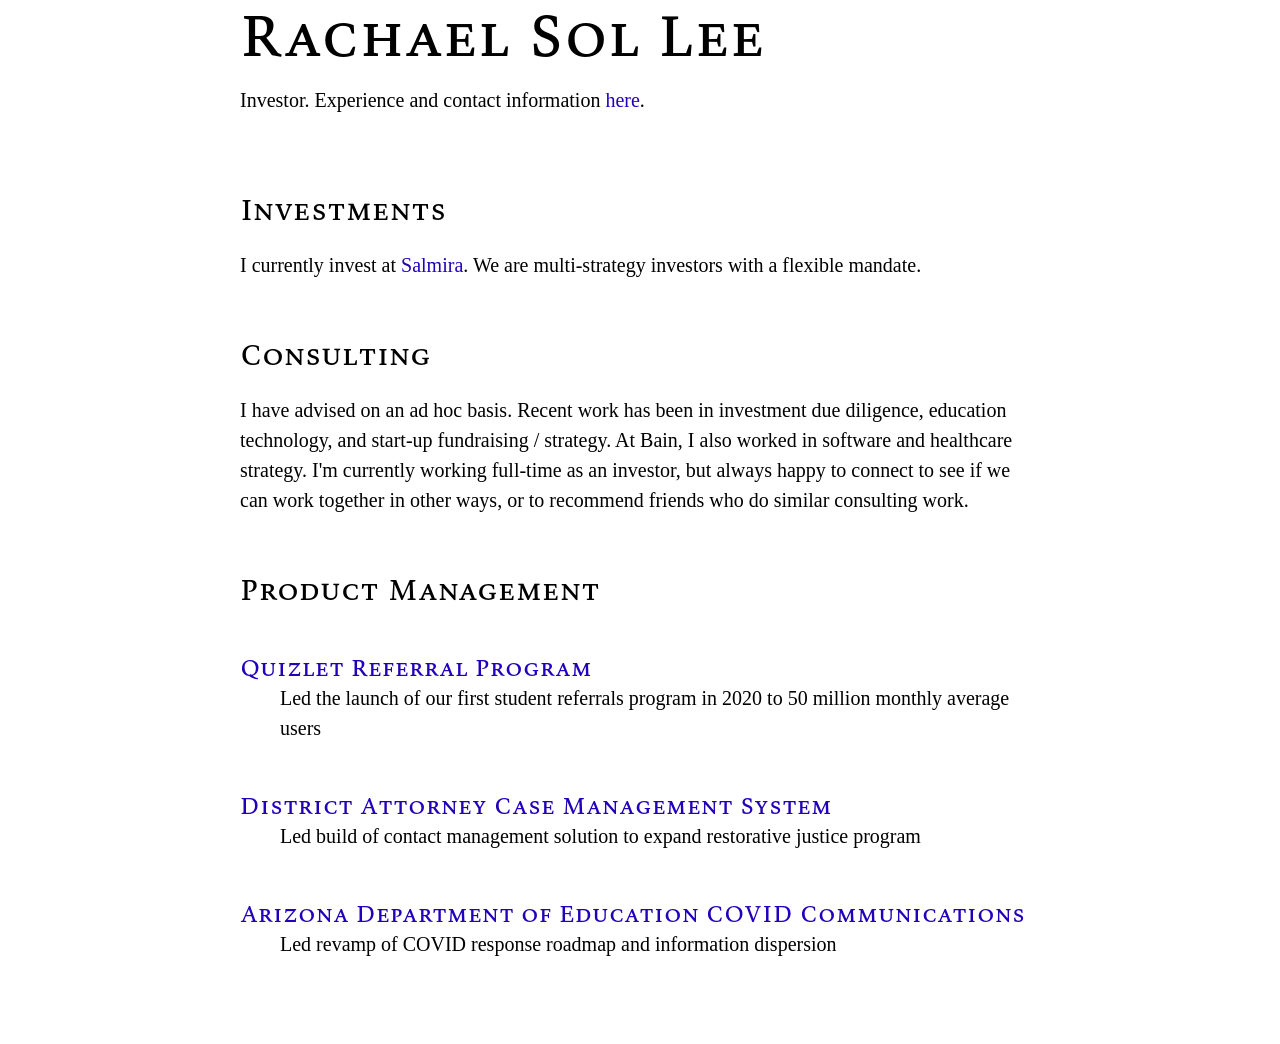
==== index.html @ f937b591 "Update index.html" ====
<!doctype html>
<html lang="en">
<head>
<meta charset="utf-8">
<title>Rachael Sol Lee</title>
<meta name="description" content="Somewhere someone is traveling furiously toward you.">
<meta name="viewport" content="width=device-width, initial-scale=1">
<link rel="stylesheet" href="/style4.css">
<link rel="alternate" type="application/atom+xml" href="/en.atom">
<link rel="apple-touch-icon" sizes="180x180" href="/apple-touch-icon.png">
<link rel="icon" type="image/png" sizes="32x32" href="/favicon-32x32.png">
<link rel="icon" type="image/png" sizes="16x16" href="/favicon-16x16.png">
<link rel="manifest" href="/site.webmanifest">
</head>
<body id="home">
<header id="masthead"><a href="/" title="Rachael Sol Lee">Rachael Sol Lee</a></header>
<main>
<section id=aboutme>

<p>
  Investor. Experience and contact information <a href="https://www.linkedin.com/in/leerac/">here</a>.
</p>
</section>

<section id=portfolio>
<h2>Investments</h2>
<p>I currently invest at <a href="https://salmiraif.com/">Salmira</a>. We are multi-strategy investors with a flexible mandate.</p>

<h2>Consulting</h2>
<p>I have advised on an ad hoc basis. Recent work has been in investment due diligence, education technology, and start-up fundraising / strategy. 
  At Bain, I also worked in software and healthcare strategy. 
  I'm currently working full-time as an investor, but always happy to connect to see if we can work together in other ways, or to recommend friends who do similar consulting work.
  </p>
  
<h2>Product Management</h2>
<dl>
  <dt><a href="https://quizlet.com/">Quizlet Referral Program</a></dt>
  <dd>Led the launch of our first student referrals program in 2020 to 50 million monthly average users</dd>
  <dt><a href="https://www.usdigitalresponse.org/case-studies/modernizing-the-neighborhood-court">District Attorney Case Management System</a></dt>
  <dd>Led build of contact management solution to expand restorative justice program</dd>
  <dt><a href="https://www.azed.gov/sites/default/files/media/ROADMAP%20FOR%20REOPENING%20SCHOOLS-091820.pdf">Arizona Department of Education COVID Communications</a></dt>
  <dd>Led revamp of COVID response roadmap and information dispersion</dd>
</dl>
</section>

</main></body></html>
---- style4.css ----
@font-face {
	font-family:valkyrie_c4;
	src:url([data-uri]) format("woff");
	font-style: normal;
}
body{
	max-width:40em;
	margin:0 auto;
	padding:5px;
	font-family:Georgia,serif;
	font-size:20px;
	line-height:30px;
	background-color:#fff;
	color:#000
}
header#masthead,h1,h2,h3,dt,small,.small,dl#tweetlist dt,footer,label,#commentlist ol li cite,div.blogparent,input[type="submit"],figcaption{
	font-family:valkyrie_c4;
	font-weight:normal;
	font-style:normal
}
span.url {
	font-family:Georgia,serif;
}
small,.small,footer,dl#tweetlist dt,figcaption{
	font-size:0.8em;
	color:#666
}
h1,h2,h3,label,header#masthead{
	line-height:1em
}
h1 {
	font-size:2em
}
h2 a{
	color:#000;
	text-decoration: underline
}
h2,h3{
	margin-top:2em
}
h3{
	font-size:2em
}
a{
	text-decoration:none;
	color:#20b;
	overflow-wrap:break-word;
	word-wrap:break-word
}
a:visited{
	color:#606
}
a:hover{
	text-decoration:underline
}
dt{
	margin-top:2em;
	font-size:1.2em
}
li,dd{
	margin-bottom:1em
}
figure{
	margin:0
}
blockquote{
	margin:2em;
	color:#444
}
pre{
	overflow-x:auto;
	color:#fff;
	background-color:#333;
	padding:0.25em;
	line-height:1
}
code{
	font-size:0.8em
}
img,iframe,audio{
	max-width:100%;
	display:block
}
img{
	height:auto
}
input[type="text"],input[type="password"],input[type="email"],select,textarea{
	padding:0.5em 0.6em;
	display:block;
	border:1px solid #ccc;
	box-shadow:inset 0 1px 3px #ddd;
	border-radius:4px;
	vertical-align:middle;
	-webkit-box-sizing:border-box;
	-moz-box-sizing:border-box;
	box-sizing:border-box;
	max-width:99%
}
input[type="text"]:focus,input[type="password"]:focus,input[type="email"]:focus,select:focus,textarea:focus{
	outline:0;
	border-color:#129FEA
}
input[type="submit"]{
	padding:5px;
	font-size:1em;
	background:#000;
	color:#fff;
	font-weight:bold
}
form.inlineform input{
	display:inline
}
select{
	height:2.25em;
	border:1px solid #ccc;
	background-color:#fff
}
label{
	margin:0.5em 0 0.2em
}
section{
	margin-bottom:4em
}
header#masthead{
	margin-bottom:1em
	margin:0
}
header#masthead a{
	color:#000
}
body#home main h2 small{
	margin-left:2em
}
body#home main ul{
	padding-left:0
}
body#home main ul li{
	list-style-type:none
}
body#home main section#photos img{
	display:inline
}
div.blogparent{
	font-size:1.2em;
	margin:1em 0 -0.5em 0
}
body#oneblog main article header h1{
	margin-bottom:0
}
div#comments ol{
	padding-left:2em
}
div#comments li{
	margin-bottom:2em
}
div#comments li p{
	overflow-wrap:break-word;
	word-wrap:break-word
}
.response{
	display:block;
	margin-left:1em;
	padding:4px;
	background-color:#ffc;
	border:1px solid #000;
	font-family:sans-serif;
	font-size:14px
}
body#book figure img,body#booklist figure img{
	float:left;
	margin-right:2em
}
body#booklist div.abook{
	margin:0 0 8em 0
}
body#interview header h2 a {
	color: #009;
	text-decoration: underline
}
cite {
	color: #666
}
div.presentation_summary{
	margin-bottom:6em
}
@media screen and (max-width: 440px){
	header#masthead {
		font-size:2em
	}
	div.presentation_summary img{
		display:block
	}
}
@media screen and (min-width: 440px){
	header#masthead {
		font-size:3em
	}
	div.presentation_summary img{
		float:right
	}
}
@media(prefers-color-scheme:dark){
	body, blockquote {
		background-color:#000;
		color:#ccc
	}
	a{
		color:#88f
	}
	a:visited{
		color:#aaf
	}
	.response{
		background-color:#444
	}
	h1,h1 a,h2,h2 a,h3,h3 a, header#masthead a{
		color:#080
	}
}
ul#reviews {
	margin: 0;
	padding: 0
}
ul#reviews li {
	list-style-type: none
}
ul#reviews li blockquote {
	margin: 1em 0 3em 0
}
ul#reviews li blockquote cite {
	display: block;
	margin-top: 1em
}
#mybooks img { float: left; margin-bottom: 2em; margin-right: 0.5em }
#mybooks h3 { margin-top: 0 }
#mybooks br { clear: both }

body#fp dl {
	width: 100%;
	overflow: hidden;
	padding: 0;
	margin: 0
}
body#fp dt {
	font-family:sans; 
	font-size:0.8em; 
	float: left;
	width: 20%;
	padding: 0;
	margin: 0
}
body#fp dd {
	float: left;
	width: 80%;
	padding: 0;
	margin: 0
}
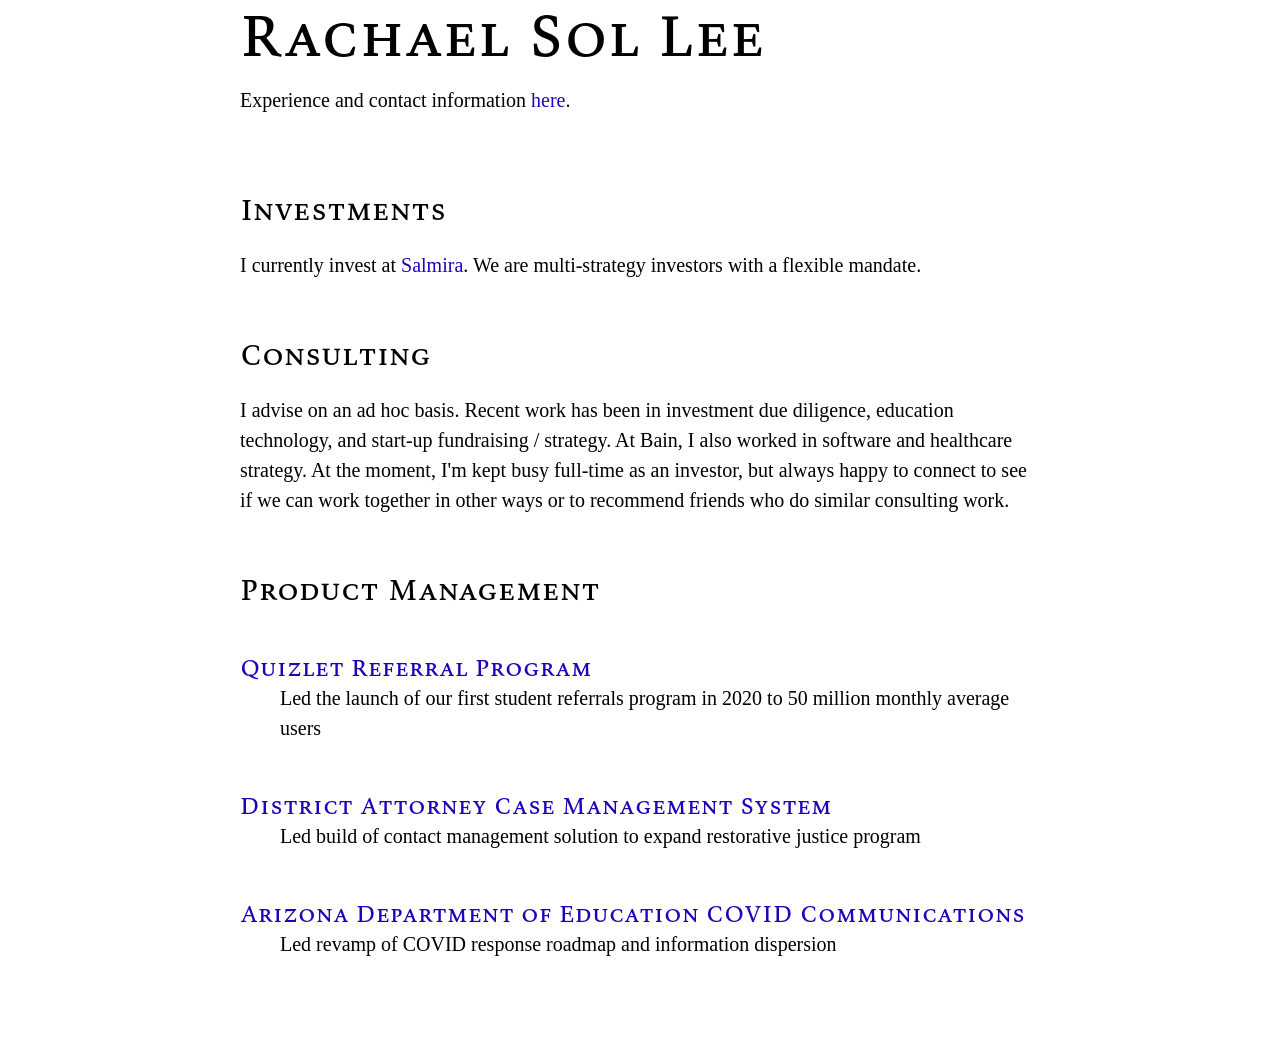
==== commit e4e24463: "Update index.html" ====
--- a/index.html
+++ b/index.html
@@ -18,7 +18,7 @@
 <section id=aboutme>
 
 <p>
-  Investor. Experience and contact information <a href="https://www.linkedin.com/in/leerac/">here</a>.
+  Experience and contact information <a href="https://www.linkedin.com/in/leerac/">here</a>.
 </p>
 </section>
 
@@ -27,9 +27,9 @@
 <p>I currently invest at <a href="https://salmiraif.com/">Salmira</a>. We are multi-strategy investors with a flexible mandate.</p>
 
 <h2>Consulting</h2>
-<p>I have advised on an ad hoc basis. Recent work has been in investment due diligence, education technology, and start-up fundraising / strategy. 
+<p>I advise on an ad hoc basis. Recent work has been in investment due diligence, education technology, and start-up fundraising / strategy. 
   At Bain, I also worked in software and healthcare strategy. 
-  I'm currently working full-time as an investor, but always happy to connect to see if we can work together in other ways, or to recommend friends who do similar consulting work.
+  At the moment, I'm kept busy full-time as an investor, but always happy to connect to see if we can work together in other ways or to recommend friends who do similar consulting work.
   </p>
   
 <h2>Product Management</h2>
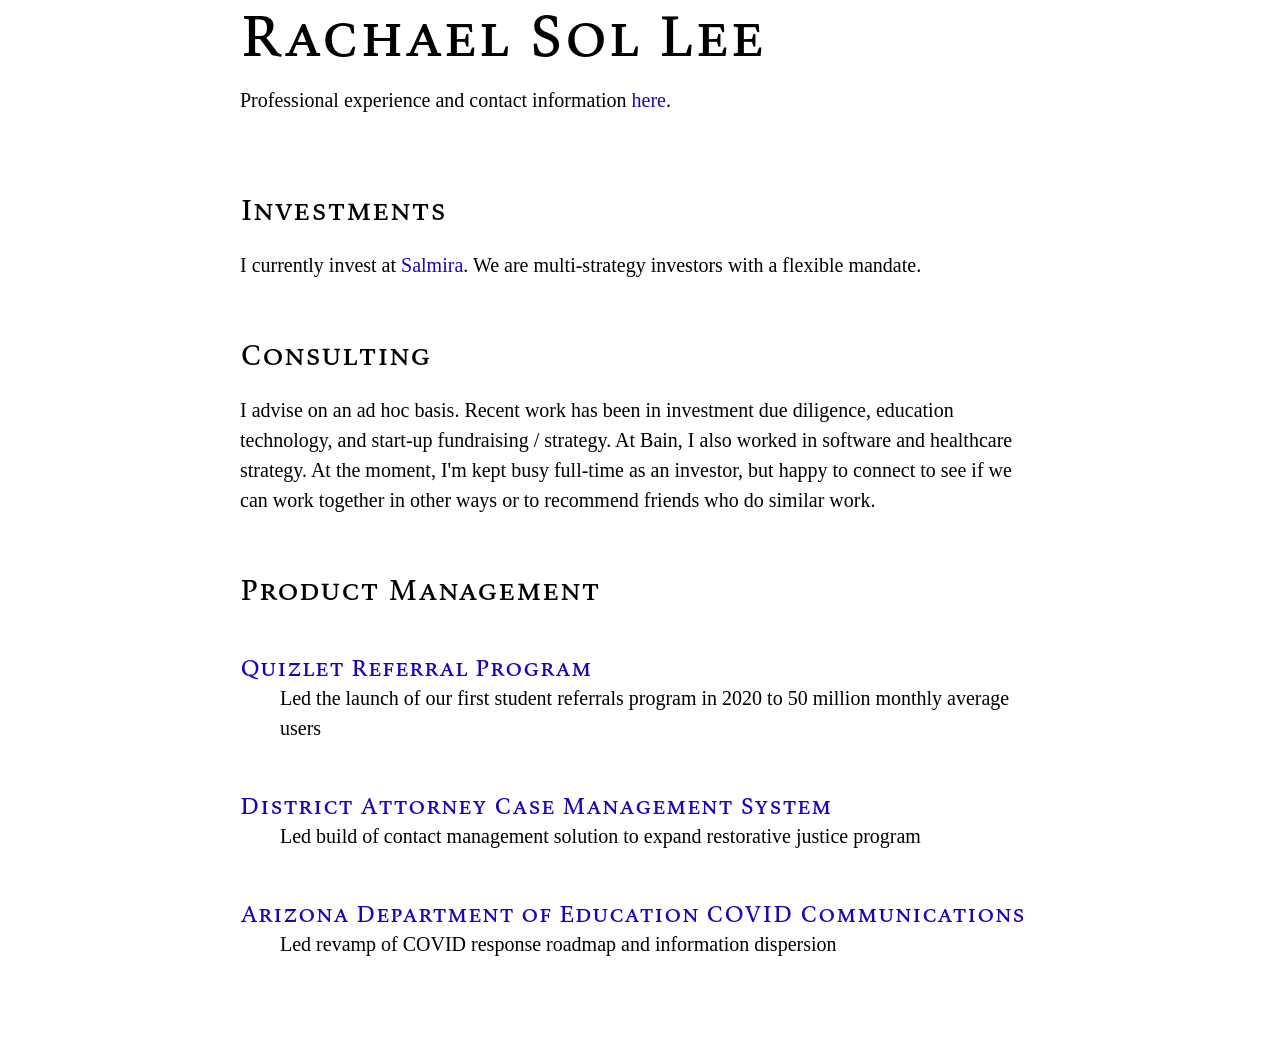
==== commit e40a9c81: "Update index.html" ====
--- a/index.html
+++ b/index.html
@@ -18,7 +18,7 @@
 <section id=aboutme>
 
 <p>
-  Experience and contact information <a href="https://www.linkedin.com/in/leerac/">here</a>.
+  Professional experience and contact information <a href="https://www.linkedin.com/in/leerac/">here</a>.
 </p>
 </section>
 
@@ -29,7 +29,7 @@
 <h2>Consulting</h2>
 <p>I advise on an ad hoc basis. Recent work has been in investment due diligence, education technology, and start-up fundraising / strategy. 
   At Bain, I also worked in software and healthcare strategy. 
-  At the moment, I'm kept busy full-time as an investor, but always happy to connect to see if we can work together in other ways or to recommend friends who do similar consulting work.
+  At the moment, I'm kept busy full-time as an investor, but happy to connect to see if we can work together in other ways or to recommend friends who do similar work.
   </p>
   
 <h2>Product Management</h2>
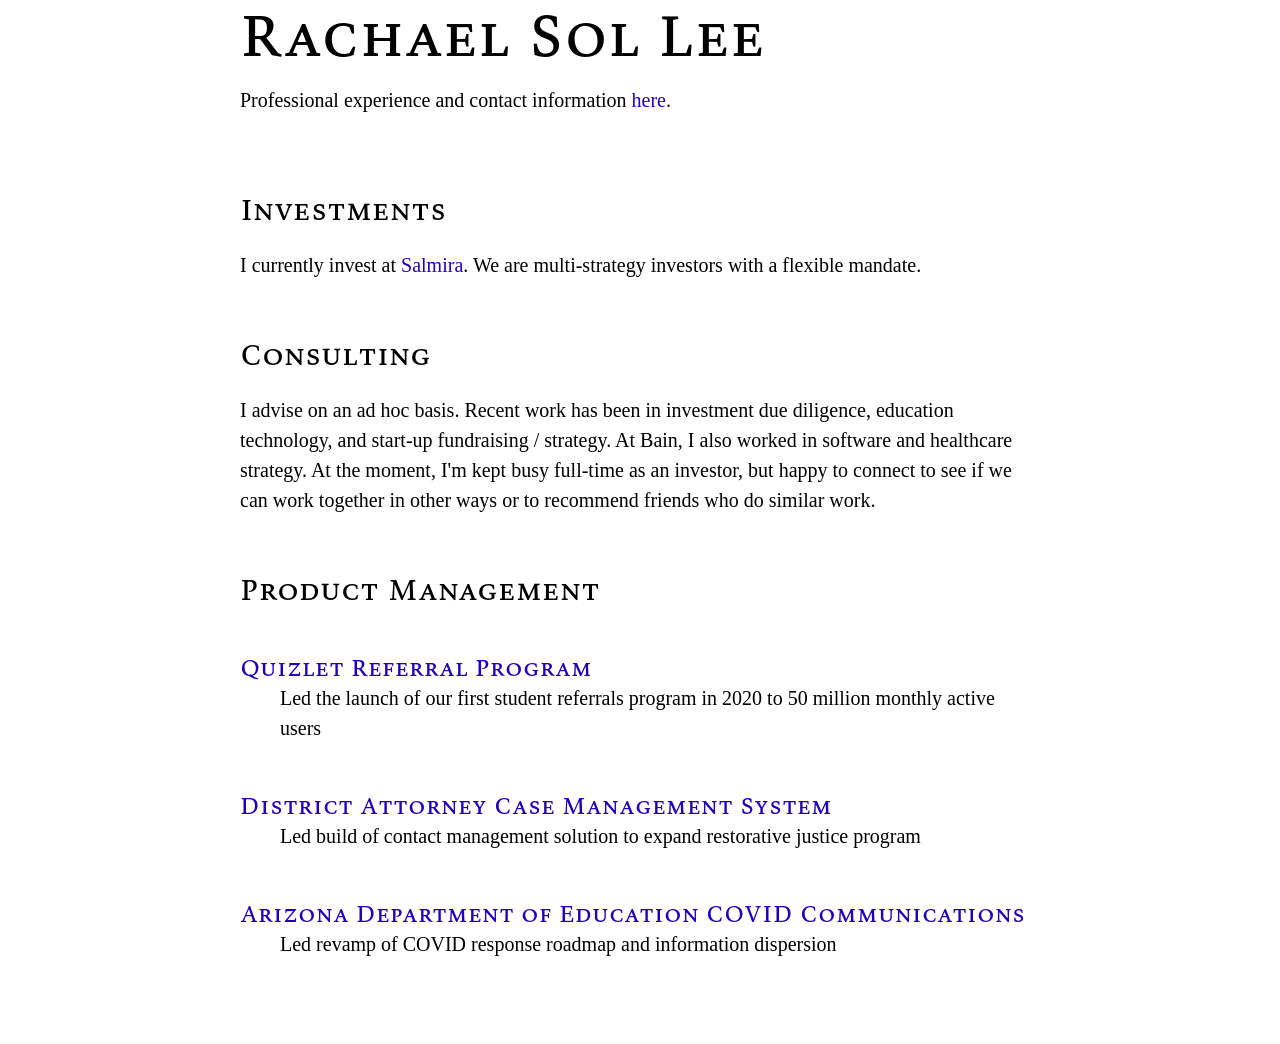
==== commit b7de1036: "Update index.html" ====
--- a/index.html
+++ b/index.html
@@ -35,7 +35,7 @@
 <h2>Product Management</h2>
 <dl>
   <dt><a href="https://quizlet.com/">Quizlet Referral Program</a></dt>
-  <dd>Led the launch of our first student referrals program in 2020 to 50 million monthly average users</dd>
+  <dd>Led the launch of our first student referrals program in 2020 to 50 million monthly active users</dd>
   <dt><a href="https://www.usdigitalresponse.org/case-studies/modernizing-the-neighborhood-court">District Attorney Case Management System</a></dt>
   <dd>Led build of contact management solution to expand restorative justice program</dd>
   <dt><a href="https://www.azed.gov/sites/default/files/media/ROADMAP%20FOR%20REOPENING%20SCHOOLS-091820.pdf">Arizona Department of Education COVID Communications</a></dt>
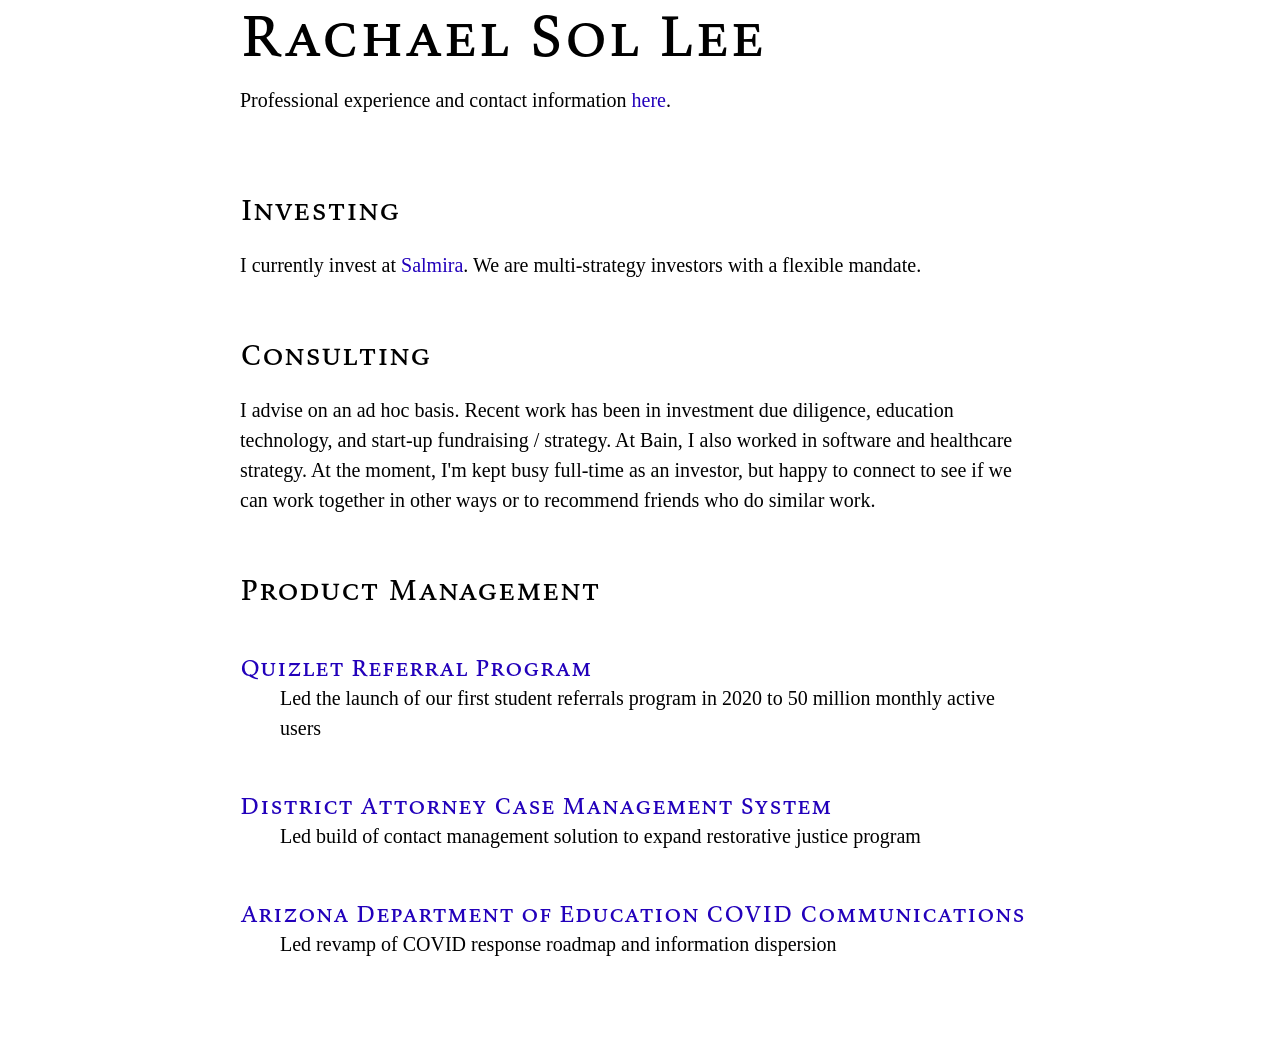
==== commit dec3e948: "Update index.html" ====
--- a/index.html
+++ b/index.html
@@ -23,7 +23,7 @@
 </section>
 
 <section id=portfolio>
-<h2>Investments</h2>
+<h2>Investing</h2>
 <p>I currently invest at <a href="https://salmiraif.com/">Salmira</a>. We are multi-strategy investors with a flexible mandate.</p>
 
 <h2>Consulting</h2>
--- a/style4.css
+++ b/style4.css
@@ -199,24 +199,7 @@
 		float:right
 	}
 }
-@media(prefers-color-scheme:dark){
-	body, blockquote {
-		background-color:#000;
-		color:#ccc
-	}
-	a{
-		color:#88f
-	}
-	a:visited{
-		color:#aaf
-	}
-	.response{
-		background-color:#444
-	}
-	h1,h1 a,h2,h2 a,h3,h3 a, header#masthead a{
-		color:#080
-	}
-}
+
 ul#reviews {
 	margin: 0;
 	padding: 0
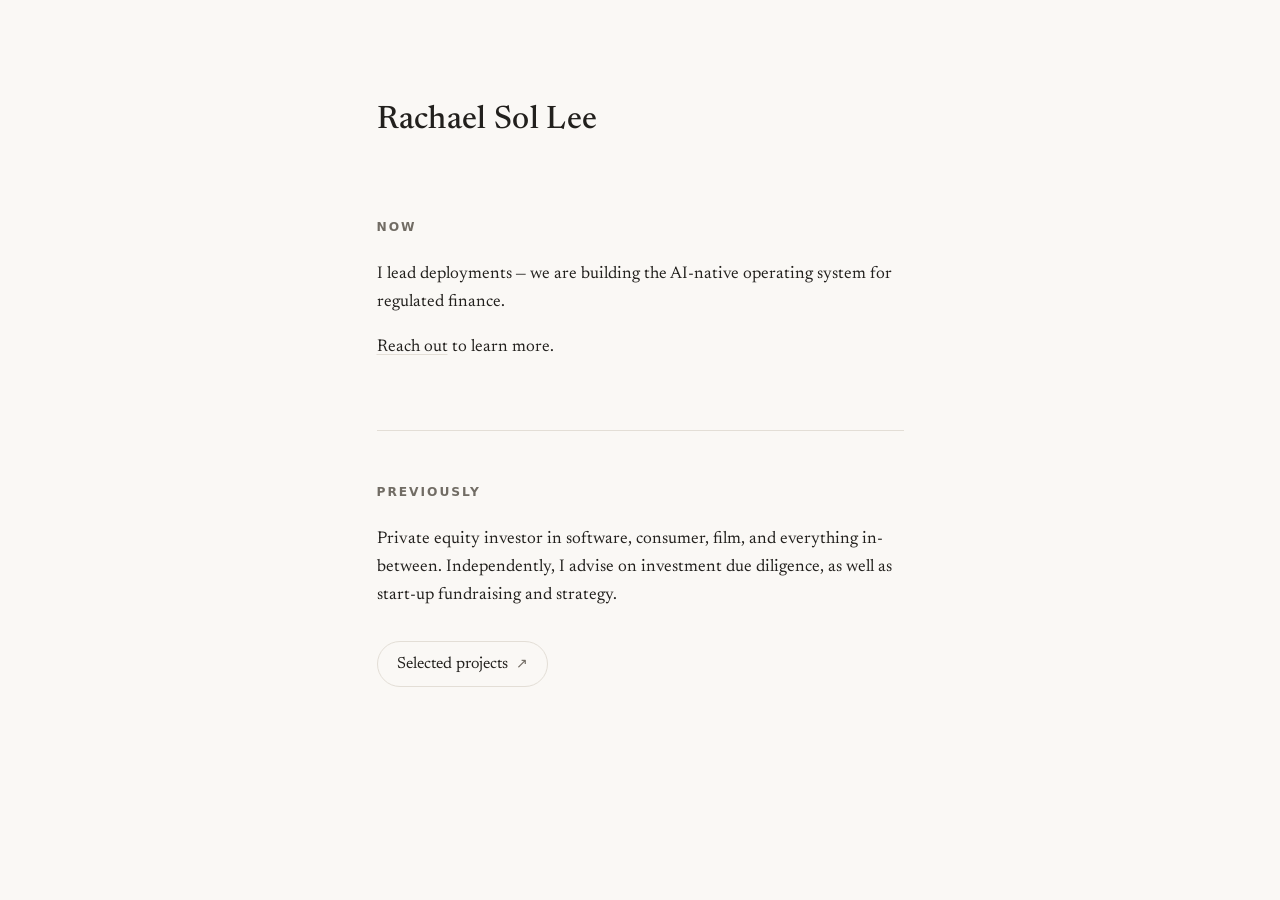
==== commit c6418819: "Redesign site: quiet editorial style, updated role and content New Newsreader-based design with dark" ====
--- a/index.html
+++ b/index.html
@@ -5,43 +5,66 @@
 <title>Rachael Sol Lee</title>
 <meta name="description" content="Somewhere someone is traveling furiously toward you.">
 <meta name="viewport" content="width=device-width, initial-scale=1">
-<link rel="stylesheet" href="/style4.css">
-<link rel="alternate" type="application/atom+xml" href="/en.atom">
+<link rel="preconnect" href="https://fonts.googleapis.com">
+<link rel="preconnect" href="https://fonts.gstatic.com" crossorigin>
+<link rel="stylesheet" href="https://fonts.googleapis.com/css2?family=Newsreader:ital,opsz,wght@0,6..72,400;0,6..72,500;0,6..72,600;1,6..72,400&display=swap">
+<link rel="stylesheet" href="/style.css">
 <link rel="apple-touch-icon" sizes="180x180" href="/apple-touch-icon.png">
 <link rel="icon" type="image/png" sizes="32x32" href="/favicon-32x32.png">
 <link rel="icon" type="image/png" sizes="16x16" href="/favicon-16x16.png">
 <link rel="manifest" href="/site.webmanifest">
 </head>
-<body id="home">
-<header id="masthead"><a href="/" title="Rachael Sol Lee">Rachael Sol Lee</a></header>
+<body>
 <main>
-<section id=aboutme>
 
-<p>
-  Professional experience and contact information <a href="https://www.linkedin.com/in/leerac/">here</a>.
-</p>
+<header>
+<h1>Rachael Sol Lee</h1>
+</header>
+
+<section>
+<h2>Now</h2>
+<p>I lead deployments&thinsp;&mdash;&thinsp;we are building the AI-native operating system for regulated finance.</p>
+<p><a href="https://www.linkedin.com/in/leerac/">Reach out</a> to learn more.</p>
 </section>
 
-<section id=portfolio>
-<h2>Investing</h2>
-<p>I currently invest at <a href="https://salmiraif.com/">Salmira</a>. We are multi-strategy investors with a flexible mandate.</p>
+<section>
+<h2>Previously</h2>
+<p>Private equity investor in software, consumer, film, and everything in-between. Independently, I advise on investment due diligence, as well as start-up fundraising and strategy.</p>
 
-<h2>Consulting</h2>
-<p>I advise on an ad hoc basis. Recent work has been in investment due diligence, education technology, and start-up fundraising / strategy. 
-  At Bain, I also worked in software and healthcare strategy. 
-  At the moment, I'm kept busy full-time as an investor, but happy to connect to see if we can work together in other ways or to recommend friends who do similar work.
-  </p>
-  
-<h2>Product Management</h2>
-<dl>
-  <dt><a href="https://quizlet.com/">Quizlet Referral Program</a></dt>
-  <dd>Led the launch of our first student referrals program in 2020 to 50 million monthly active users</dd>
-  <dt><a href="https://www.usdigitalresponse.org/case-studies/modernizing-the-neighborhood-court">District Attorney Case Management System</a></dt>
-  <dd>Led build of contact management solution to expand restorative justice program</dd>
-  <dt><a href="https://www.azed.gov/sites/default/files/media/ROADMAP%20FOR%20REOPENING%20SCHOOLS-091820.pdf">Arizona Department of Education COVID Communications</a></dt>
-  <dd>Led revamp of COVID response roadmap and information dispersion</dd>
-</dl>
+<p class="projects-cta"><button type="button" class="projects-button" data-dialog="projects-dialog">Selected projects<span aria-hidden="true">&#8599;</span></button></p>
 </section>
 
-</main></body></html>
+</main>
 
+<dialog id="projects-dialog">
+<div class="dialog-body">
+<button type="button" class="dialog-close" aria-label="Close">&times;</button>
+<h4>Projects</h4>
+<dl>
+<dt><a href="https://quizlet.com/">Quizlet Referral Program</a></dt>
+<dd>Led the launch of Quizlet&rsquo;s first student referrals program, reaching 50&nbsp;million monthly active users</dd>
+<dt><a href="https://www.usdigitalresponse.org/case-studies/modernizing-the-neighborhood-court">District Attorney Case Management System</a></dt>
+<dd>Led the build of a contact management solution to expand a restorative justice program</dd>
+<dt><a href="https://www.azed.gov/sites/default/files/media/ROADMAP%20FOR%20REOPENING%20SCHOOLS-091820.pdf">Arizona Department of Education COVID Communications</a></dt>
+<dd>Led the revamp of the COVID response roadmap and public information effort</dd>
+</dl>
+</div>
+</dialog>
+
+<script>
+document.querySelectorAll("button[data-dialog]").forEach(function (button) {
+  button.addEventListener("click", function () {
+    document.getElementById(button.dataset.dialog).showModal();
+  });
+});
+document.querySelectorAll("dialog").forEach(function (dialog) {
+  dialog.addEventListener("click", function (event) {
+    if (event.target === dialog) dialog.close();
+  });
+  dialog.querySelector(".dialog-close").addEventListener("click", function () {
+    dialog.close();
+  });
+});
+</script>
+</body>
+</html>
--- a/style.css
+++ b/style.css
@@ -0,0 +1,221 @@
+/* solrl.com — quiet editorial */
+
+:root {
+  --bg: #faf8f5;
+  --ink: #22201d;
+  --muted: #716c64;
+  --rule: #e3ded6;
+  --accent: #7c5f3f;
+  color-scheme: light dark;
+}
+
+@media (prefers-color-scheme: dark) {
+  :root {
+    --bg: #171614;
+    --ink: #e9e5df;
+    --muted: #9a948a;
+    --rule: #322f2a;
+    --accent: #c2a37c;
+  }
+}
+
+* {
+  margin: 0;
+  box-sizing: border-box;
+}
+
+html {
+  font-size: 17px;
+}
+
+body {
+  background: var(--bg);
+  color: var(--ink);
+  font-family: "Newsreader", Georgia, "Times New Roman", serif;
+  font-weight: 400;
+  line-height: 1.65;
+  -webkit-font-smoothing: antialiased;
+  text-rendering: optimizeLegibility;
+}
+
+main {
+  max-width: 34rem;
+  margin: 0 auto;
+  padding: 6rem 1.5rem 7rem;
+}
+
+header {
+  margin-bottom: 4.5rem;
+}
+
+h1 {
+  font-size: 1.9rem;
+  font-weight: 500;
+  letter-spacing: 0.01em;
+  line-height: 1.2;
+}
+
+h2 {
+  font-family: system-ui, -apple-system, "Segoe UI", sans-serif;
+  font-size: 0.72rem;
+  font-weight: 600;
+  letter-spacing: 0.16em;
+  text-transform: uppercase;
+  color: var(--muted);
+  margin-bottom: 1.4rem;
+}
+
+h3 {
+  font-size: 1.05rem;
+  font-weight: 600;
+  margin: 2rem 0 0.4rem;
+}
+
+section {
+  margin-bottom: 4rem;
+}
+
+section + section {
+  border-top: 1px solid var(--rule);
+  padding-top: 3rem;
+}
+
+p {
+  margin-bottom: 1rem;
+}
+
+p:last-child {
+  margin-bottom: 0;
+}
+
+a {
+  color: inherit;
+  text-decoration: underline;
+  text-decoration-color: var(--rule);
+  text-decoration-thickness: 1px;
+  text-underline-offset: 3px;
+  transition: text-decoration-color 0.15s ease, color 0.15s ease;
+}
+
+a:hover {
+  color: var(--accent);
+  text-decoration-color: var(--accent);
+}
+
+.projects-cta {
+  margin-top: 1.8rem;
+}
+
+.projects-button {
+  display: inline-flex;
+  align-items: baseline;
+  gap: 0.45rem;
+  font: inherit;
+  font-size: 0.95rem;
+  color: var(--ink);
+  background: none;
+  border: 1px solid var(--rule);
+  border-radius: 999px;
+  padding: 0.5rem 1.15rem;
+  cursor: pointer;
+  transition: border-color 0.15s ease, color 0.15s ease;
+}
+
+.projects-button span {
+  color: var(--muted);
+  font-size: 0.85em;
+  transition: color 0.15s ease;
+}
+
+.projects-button:hover {
+  color: var(--accent);
+  border-color: var(--accent);
+}
+
+.projects-button:hover span {
+  color: var(--accent);
+}
+
+dialog {
+  margin: auto;
+  background: var(--bg);
+  color: var(--ink);
+  border: 1px solid var(--rule);
+  border-radius: 4px;
+  max-width: 30rem;
+  width: calc(100% - 3rem);
+  padding: 0;
+  box-shadow: 0 16px 48px rgba(20, 18, 15, 0.18);
+}
+
+dialog::backdrop {
+  background: rgba(20, 18, 15, 0.45);
+}
+
+.dialog-body {
+  padding: 2rem 2.2rem 2.2rem;
+}
+
+.dialog-body h4 {
+  font-size: 1.15rem;
+  font-weight: 600;
+  line-height: 1.35;
+  margin-bottom: 0.8rem;
+  padding-right: 1.5rem;
+}
+
+.dialog-body p {
+  color: var(--muted);
+  font-size: 0.97rem;
+}
+
+.dialog-body h4 + dl {
+  margin-top: -0.2rem;
+}
+
+.dialog-body dt {
+  font-weight: 500;
+  margin-top: 1.3rem;
+}
+
+.dialog-body dt a {
+  color: var(--ink);
+}
+
+.dialog-body dt a:hover {
+  color: var(--accent);
+}
+
+.dialog-body dd {
+  margin: 0.15rem 0 0;
+  color: var(--muted);
+  font-size: 0.93rem;
+  line-height: 1.5;
+}
+
+.dialog-close {
+  position: absolute;
+  top: 0.7rem;
+  right: 0.9rem;
+  font: inherit;
+  font-size: 1.3rem;
+  line-height: 1;
+  color: var(--muted);
+  background: none;
+  border: none;
+  padding: 0.3rem;
+  cursor: pointer;
+}
+
+.dialog-close:hover {
+  color: var(--ink);
+}
+
+@media (max-width: 480px) {
+  main {
+    padding: 3.5rem 1.25rem 5rem;
+  }
+  header {
+    margin-bottom: 3rem;
+  }
+}
